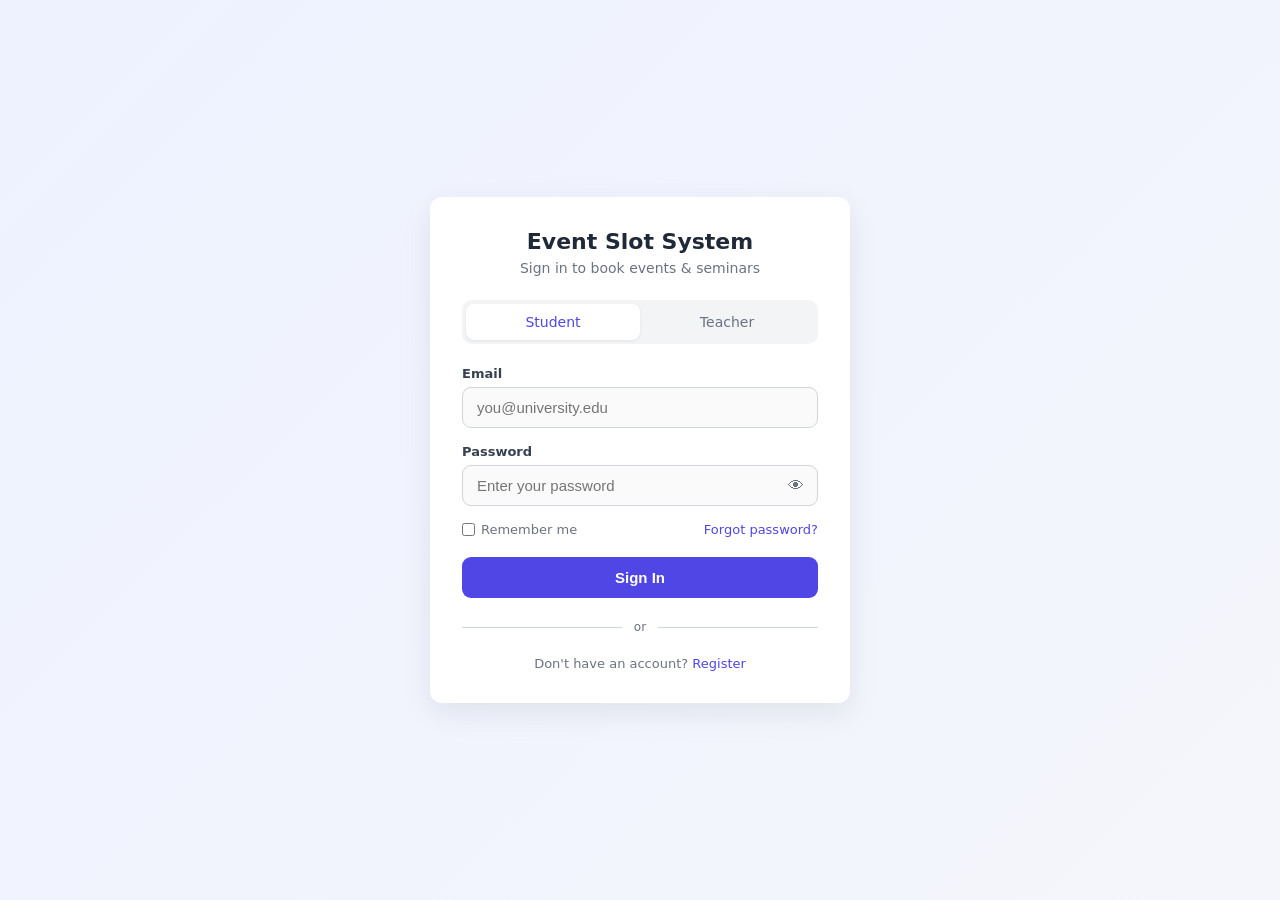
==== frontend/login-page.html @ 0a086778 "feat/#19 Добавлена страница входа" ====
<!DOCTYPE html>
<html lang="en">
<head>
    <meta charset="UTF-8" />
    <meta name="viewport" content="width=device-width, initial-scale=1.0" />
    <title>Sign In | Event Slot System</title>
    <style>
        :root {
            --primary: #4f46e5;
            --primary-hover: #4338ca;
            --bg: #f4f6fb;
            --card: #ffffff;
            --text: #1f2937;
            --muted: #6b7280;
            --border: #d1d5db;
            --error: #dc2626;
            --success: #16a34a;
            --radius: 12px;
        }

        * { box-sizing: border-box; margin: 0; padding: 0; }

        body {
            font-family: system-ui, -apple-system, "Segoe UI", Roboto, sans-serif;
            background: linear-gradient(135deg, #eef2ff 0%, var(--bg) 100%);
            min-height: 100vh;
            display: flex;
            align-items: center;
            justify-content: center;
            padding: 16px;
            color: var(--text);
        }

        .auth-card {
            background: var(--card);
            width: 100%;
            max-width: 420px;
            border-radius: var(--radius);
            box-shadow: 0 10px 30px rgba(15, 23, 42, 0.08);
            padding: 32px;
            animation: fadeIn 0.25s ease-out;
        }

        @keyframes fadeIn {
            from { opacity: 0; transform: translateY(8px); }
            to   { opacity: 1; transform: translateY(0); }
        }

        .brand {
            text-align: center;
            margin-bottom: 24px;
        }
        .brand h1 {
            font-size: 22px;
            font-weight: 700;
        }
        .brand p {
            margin-top: 6px;
            color: var(--muted);
            font-size: 14px;
        }

        /* Tabs for role */
        .role-tabs {
            display: flex;
            background: #f3f4f6;
            border-radius: 10px;
            padding: 4px;
            margin-bottom: 22px;
        }
        .role-tabs input { display: none; }
        .role-tabs label {
            flex: 1;
            text-align: center;
            padding: 10px 8px;
            font-size: 14px;
            font-weight: 500;
            color: var(--muted);
            border-radius: 8px;
            cursor: pointer;
            transition: all 0.15s ease;
            user-select: none;
        }
        #role-student:checked ~ label[for="role-student"],
        #role-teacher:checked ~ label[for="role-teacher"] {
            background: #fff;
            color: var(--primary);
            box-shadow: 0 1px 3px rgba(0,0,0,0.08);
        }

        .field {
            margin-bottom: 16px;
        }
        .field label {
            display: block;
            font-size: 13px;
            font-weight: 600;
            margin-bottom: 6px;
            color: #374151;
        }
        .field input {
            width: 100%;
            padding: 11px 14px;
            font-size: 15px;
            border: 1px solid var(--border);
            border-radius: 9px;
            outline: none;
            transition: border-color 0.15s, box-shadow 0.15s;
            background: #fafafa;
        }
        .field input:focus {
            border-color: var(--primary);
            background: #fff;
            box-shadow: 0 0 0 3px rgba(79, 70, 229, 0.15);
        }
        .field input.invalid {
            border-color: var(--error);
        }
        .field .error-msg {
            color: var(--error);
            font-size: 12px;
            margin-top: 5px;
            display: none;
        }
        .field .error-msg.visible { display: block; }

        /* Password with toggle */
        .password-wrap {
            position: relative;
        }
        .password-wrap input { padding-right: 44px; }
        .toggle-pass {
            position: absolute;
            top: 50%;
            right: 8px;
            transform: translateY(-50%);
            background: none;
            border: none;
            cursor: pointer;
            font-size: 16px;
            color: var(--muted);
            padding: 6px;
            border-radius: 6px;
        }
        .toggle-pass:hover { background: #f3f4f6; }

        .options-row {
            display: flex;
            justify-content: space-between;
            align-items: center;
            margin: 4px 0 20px;
            font-size: 13px;
        }
        .remember {
            display: flex;
            align-items: center;
            gap: 6px;
            color: var(--muted);
            cursor: pointer;
        }
        .remember input { accent-color: var(--primary); }
        .forgot {
            color: var(--primary);
            text-decoration: none;
            font-weight: 500;
        }
        .forgot:hover { text-decoration: underline; }

        .btn-primary {
            width: 100%;
            padding: 12px;
            font-size: 15px;
            font-weight: 600;
            color: #fff;
            background: var(--primary);
            border: none;
            border-radius: 9px;
            cursor: pointer;
            transition: background 0.15s, transform 0.05s;
        }
        .btn-primary:hover { background: var(--primary-hover); }
        .btn-primary:active { transform: scale(0.99); }
        .btn-primary:disabled {
            opacity: 0.6;
            cursor: not-allowed;
        }

        .divider {
            display: flex;
            align-items: center;
            gap: 12px;
            margin: 22px 0;
            color: var(--muted);
            font-size: 12px;
        }
        .divider::before,
        .divider::after {
            content: "";
            flex: 1;
            height: 1px;
            background: var(--border);
        }

        .alt-auth {
            text-align: center;
            font-size: 13px;
            color: var(--muted);
        }
        .alt-auth a {
            color: var(--primary);
            font-weight: 500;
            text-decoration: none;
        }
        .alt-auth a:hover { text-decoration: underline; }

        /* Toast */
        .toast {
            position: fixed;
            top: 20px;
            left: 50%;
            transform: translateX(-50%) translateY(-120%);
            padding: 12px 20px;
            border-radius: 9px;
            font-size: 14px;
            font-weight: 500;
            color: #fff;
            transition: transform 0.3s ease;
            z-index: 1000;
            max-width: 90vw;
        }
        .toast.show { transform: translateX(-50%) translateY(0); }
        .toast.error { background: var(--error); }
        .toast.success { background: var(--success); }

        @media (max-width: 480px) {
            .auth-card { padding: 24px 18px; }
            .brand h1 { font-size: 19px; }
        }
    </style>
</head>
<body>
    <div class="toast" id="toast" role="alert" aria-live="polite"></div>

    <main class="auth-card" role="main">
        <div class="brand">
            <h1>Event Slot System</h1>
            <p>Sign in to book events &amp; seminars</p>
        </div>

        <form id="loginForm" novalidate>
            <!-- Role selection -->
            <div class="role-tabs" role="radiogroup" aria-label="Account type">
                <input type="radio" id="role-student" name="role" value="student" checked />
                <label for="role-student">Student</label>
                <input type="radio" id="role-teacher" name="role" value="teacher" />
                <label for="role-teacher">Teacher</label>
            </div>

            <div class="field">
                <label for="email">Email</label>
                <input
                    type="email"
                    id="email"
                    name="email"
                    placeholder="you@university.edu"
                    autocomplete="username"
                    required
                />
                <div class="error-msg" id="emailError">Please enter a valid email address.</div>
            </div>

            <div class="field">
                <label for="password">Password</label>
                <div class="password-wrap">
                    <input
                        type="password"
                        id="password"
                        name="password"
                        placeholder="Enter your password"
                        autocomplete="current-password"
                        required
                        minlength="6"
                    />
                    <button type="button" class="toggle-pass" id="togglePass" aria-label="Show password">👁</button>
                </div>
                <div class="error-msg" id="passwordError">Password must be at least 6 characters.</div>
            </div>

            <div class="options-row">
                <label class="remember">
                    <input type="checkbox" id="remember" name="remember" />
                    Remember me
                </label>
                <a href="#" class="forgot">Forgot password?</a>
            </div>

            <button type="submit" class="btn-primary" id="submitBtn">Sign In</button>
        </form>

        <div class="divider">or</div>

        <p class="alt-auth">
            Don't have an account? <a href="#">Register</a>
        </p>
    </main>

    <script>
        const form = document.getElementById('loginForm');
        const emailInput = document.getElementById('email');
        const passwordInput = document.getElementById('password');
        const emailError = document.getElementById('emailError');
        const passwordError = document.getElementById('passwordError');
        const submitBtn = document.getElementById('submitBtn');
        const toast = document.getElementById('toast');
        const togglePass = document.getElementById('togglePass');

        // Show/hide password
        togglePass.addEventListener('click', () => {
            const isPass = passwordInput.type === 'password';
            passwordInput.type = isPass ? 'text' : 'password';
            togglePass.textContent = isPass ? '🙈' : '👁';
            togglePass.setAttribute('aria-label', isPass ? 'Hide password' : 'Show password');
        });

        function showToast(message, type = 'error') {
            toast.textContent = message;
            toast.className = `toast ${type} show`;
            clearTimeout(showToast._t);
            showToast._t = setTimeout(() => {
                toast.classList.remove('show');
            }, 3500);
        }

        function validateEmail(value) {
            // Simple RFC-ish pattern
            return /^[^\s@]+@[^\s@]+\.[^\s@]+$/.test(value.trim());
        }

        function setFieldError(input, errorEl, hasError) {
            input.classList.toggle('invalid', hasError);
            errorEl.classList.toggle('visible', hasError);
        }

        // Live validation
        emailInput.addEventListener('input', () => {
            const ok = validateEmail(emailInput.value);
            setFieldError(emailInput, emailError, !ok && emailInput.value.length > 0);
        });
        passwordInput.addEventListener('input', () => {
            const ok = passwordInput.value.length >= 6;
            setFieldError(passwordInput, passwordError, !ok && passwordInput.value.length > 0);
        });

        form.addEventListener('submit', async (e) => {
            e.preventDefault();

            const email = emailInput.value.trim();
            const password = passwordInput.value;
            const role = form.querySelector('input[name="role"]:checked').value;

            let valid = true;

            if (!validateEmail(email)) {
                setFieldError(emailInput, emailError, true);
                valid = false;
            } else {
                setFieldError(emailInput, emailError, false);
            }

            if (password.length < 6) {
                setFieldError(passwordInput, passwordError, true);
                valid = false;
            } else {
                setFieldError(passwordInput, passwordError, false);
            }

            if (!valid) {
                showToast('Please fix the highlighted fields.', 'error');
                return;
            }

            // Simulate API call
            submitBtn.disabled = true;
            submitBtn.textContent = 'Signing in...';

            try {
                await fakeAuthRequest({ email, password, role });
                showToast(`Welcome back, ${role}! Redirecting...`, 'success');
                // window.location.href = role === 'teacher' ? '/teacher/dashboard' : '/student/schedule';
            } catch (err) {
                showToast(err.message || 'Invalid email or password.', 'error');
            } finally {
                submitBtn.disabled = false;
                submitBtn.textContent = 'Sign In';
            }
        });

        // Replace with real fetch to your backend
        function fakeAuthRequest(data) {
            return new Promise((resolve, reject) => {
                setTimeout(() => {
                    if (data.email === 'fail@test.com') {
                        reject(new Error('Invalid email or password.'));
                    } else {
                        resolve({ token: 'demo-token', user: data });
                    }
                }, 900);
            });
        }
    </script>
</body>
</html>
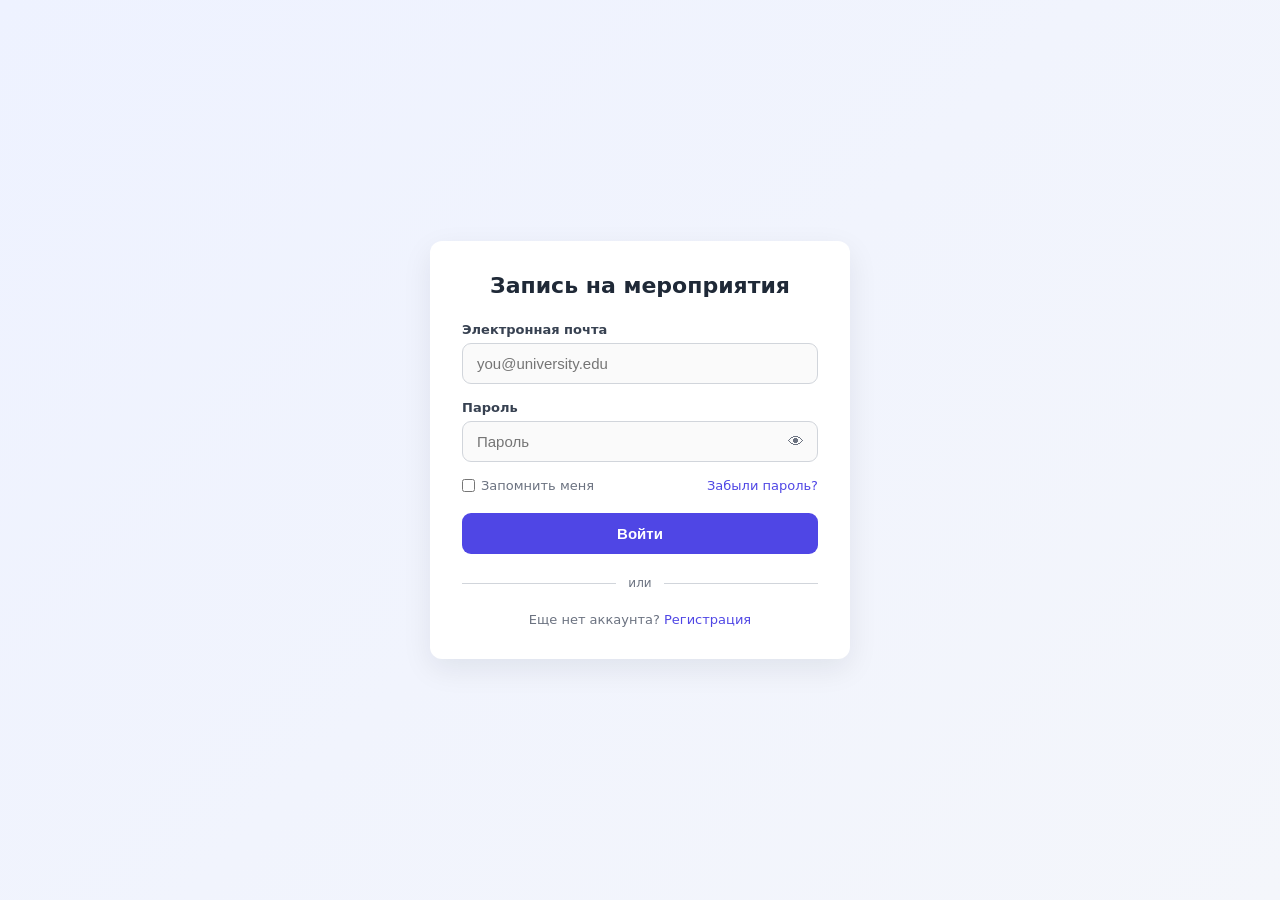
==== commit fb737a42: "feat, fix, chore/#19 Исправлена страница входа Разделил все на 3 файла и добавил +- архитектуру, так" ====
--- a/frontend/login-page.html
+++ b/frontend/login-page.html
@@ -3,261 +3,21 @@
 <head>
     <meta charset="UTF-8" />
     <meta name="viewport" content="width=device-width, initial-scale=1.0" />
-    <title>Sign In | Event Slot System</title>
-    <style>
-        :root {
-            --primary: #4f46e5;
-            --primary-hover: #4338ca;
-            --bg: #f4f6fb;
-            --card: #ffffff;
-            --text: #1f2937;
-            --muted: #6b7280;
-            --border: #d1d5db;
-            --error: #dc2626;
-            --success: #16a34a;
-            --radius: 12px;
-        }
-
-        * { box-sizing: border-box; margin: 0; padding: 0; }
-
-        body {
-            font-family: system-ui, -apple-system, "Segoe UI", Roboto, sans-serif;
-            background: linear-gradient(135deg, #eef2ff 0%, var(--bg) 100%);
-            min-height: 100vh;
-            display: flex;
-            align-items: center;
-            justify-content: center;
-            padding: 16px;
-            color: var(--text);
-        }
-
-        .auth-card {
-            background: var(--card);
-            width: 100%;
-            max-width: 420px;
-            border-radius: var(--radius);
-            box-shadow: 0 10px 30px rgba(15, 23, 42, 0.08);
-            padding: 32px;
-            animation: fadeIn 0.25s ease-out;
-        }
-
-        @keyframes fadeIn {
-            from { opacity: 0; transform: translateY(8px); }
-            to   { opacity: 1; transform: translateY(0); }
-        }
-
-        .brand {
-            text-align: center;
-            margin-bottom: 24px;
-        }
-        .brand h1 {
-            font-size: 22px;
-            font-weight: 700;
-        }
-        .brand p {
-            margin-top: 6px;
-            color: var(--muted);
-            font-size: 14px;
-        }
-
-        /* Tabs for role */
-        .role-tabs {
-            display: flex;
-            background: #f3f4f6;
-            border-radius: 10px;
-            padding: 4px;
-            margin-bottom: 22px;
-        }
-        .role-tabs input { display: none; }
-        .role-tabs label {
-            flex: 1;
-            text-align: center;
-            padding: 10px 8px;
-            font-size: 14px;
-            font-weight: 500;
-            color: var(--muted);
-            border-radius: 8px;
-            cursor: pointer;
-            transition: all 0.15s ease;
-            user-select: none;
-        }
-        #role-student:checked ~ label[for="role-student"],
-        #role-teacher:checked ~ label[for="role-teacher"] {
-            background: #fff;
-            color: var(--primary);
-            box-shadow: 0 1px 3px rgba(0,0,0,0.08);
-        }
-
-        .field {
-            margin-bottom: 16px;
-        }
-        .field label {
-            display: block;
-            font-size: 13px;
-            font-weight: 600;
-            margin-bottom: 6px;
-            color: #374151;
-        }
-        .field input {
-            width: 100%;
-            padding: 11px 14px;
-            font-size: 15px;
-            border: 1px solid var(--border);
-            border-radius: 9px;
-            outline: none;
-            transition: border-color 0.15s, box-shadow 0.15s;
-            background: #fafafa;
-        }
-        .field input:focus {
-            border-color: var(--primary);
-            background: #fff;
-            box-shadow: 0 0 0 3px rgba(79, 70, 229, 0.15);
-        }
-        .field input.invalid {
-            border-color: var(--error);
-        }
-        .field .error-msg {
-            color: var(--error);
-            font-size: 12px;
-            margin-top: 5px;
-            display: none;
-        }
-        .field .error-msg.visible { display: block; }
-
-        /* Password with toggle */
-        .password-wrap {
-            position: relative;
-        }
-        .password-wrap input { padding-right: 44px; }
-        .toggle-pass {
-            position: absolute;
-            top: 50%;
-            right: 8px;
-            transform: translateY(-50%);
-            background: none;
-            border: none;
-            cursor: pointer;
-            font-size: 16px;
-            color: var(--muted);
-            padding: 6px;
-            border-radius: 6px;
-        }
-        .toggle-pass:hover { background: #f3f4f6; }
-
-        .options-row {
-            display: flex;
-            justify-content: space-between;
-            align-items: center;
-            margin: 4px 0 20px;
-            font-size: 13px;
-        }
-        .remember {
-            display: flex;
-            align-items: center;
-            gap: 6px;
-            color: var(--muted);
-            cursor: pointer;
-        }
-        .remember input { accent-color: var(--primary); }
-        .forgot {
-            color: var(--primary);
-            text-decoration: none;
-            font-weight: 500;
-        }
-        .forgot:hover { text-decoration: underline; }
-
-        .btn-primary {
-            width: 100%;
-            padding: 12px;
-            font-size: 15px;
-            font-weight: 600;
-            color: #fff;
-            background: var(--primary);
-            border: none;
-            border-radius: 9px;
-            cursor: pointer;
-            transition: background 0.15s, transform 0.05s;
-        }
-        .btn-primary:hover { background: var(--primary-hover); }
-        .btn-primary:active { transform: scale(0.99); }
-        .btn-primary:disabled {
-            opacity: 0.6;
-            cursor: not-allowed;
-        }
-
-        .divider {
-            display: flex;
-            align-items: center;
-            gap: 12px;
-            margin: 22px 0;
-            color: var(--muted);
-            font-size: 12px;
-        }
-        .divider::before,
-        .divider::after {
-            content: "";
-            flex: 1;
-            height: 1px;
-            background: var(--border);
-        }
-
-        .alt-auth {
-            text-align: center;
-            font-size: 13px;
-            color: var(--muted);
-        }
-        .alt-auth a {
-            color: var(--primary);
-            font-weight: 500;
-            text-decoration: none;
-        }
-        .alt-auth a:hover { text-decoration: underline; }
-
-        /* Toast */
-        .toast {
-            position: fixed;
-            top: 20px;
-            left: 50%;
-            transform: translateX(-50%) translateY(-120%);
-            padding: 12px 20px;
-            border-radius: 9px;
-            font-size: 14px;
-            font-weight: 500;
-            color: #fff;
-            transition: transform 0.3s ease;
-            z-index: 1000;
-            max-width: 90vw;
-        }
-        .toast.show { transform: translateX(-50%) translateY(0); }
-        .toast.error { background: var(--error); }
-        .toast.success { background: var(--success); }
-
-        @media (max-width: 480px) {
-            .auth-card { padding: 24px 18px; }
-            .brand h1 { font-size: 19px; }
-        }
-    </style>
+    <title>Вход в систему</title>
+    <link rel="stylesheet" href="css/auth.css">
 </head>
 <body>
     <div class="toast" id="toast" role="alert" aria-live="polite"></div>
 
     <main class="auth-card" role="main">
         <div class="brand">
-            <h1>Event Slot System</h1>
-            <p>Sign in to book events &amp; seminars</p>
+            <h1>Запись на мероприятия</h1>
         </div>
 
         <form id="loginForm" novalidate>
-            <!-- Role selection -->
-            <div class="role-tabs" role="radiogroup" aria-label="Account type">
-                <input type="radio" id="role-student" name="role" value="student" checked />
-                <label for="role-student">Student</label>
-                <input type="radio" id="role-teacher" name="role" value="teacher" />
-                <label for="role-teacher">Teacher</label>
-            </div>
 
             <div class="field">
-                <label for="email">Email</label>
+                <label for="email">Электронная почта</label>
                 <input
                     type="email"
                     id="email"
@@ -266,147 +26,44 @@
                     autocomplete="username"
                     required
                 />
-                <div class="error-msg" id="emailError">Please enter a valid email address.</div>
+                <div class="error-msg" id="emailError">Пожалуйста введите корректный адрес электронной почты.</div>
             </div>
 
             <div class="field">
-                <label for="password">Password</label>
+                <label for="password">Пароль</label>
                 <div class="password-wrap">
                     <input
                         type="password"
                         id="password"
                         name="password"
-                        placeholder="Enter your password"
+                        placeholder="Пароль"
                         autocomplete="current-password"
                         required
                         minlength="6"
                     />
                     <button type="button" class="toggle-pass" id="togglePass" aria-label="Show password">👁</button>
                 </div>
-                <div class="error-msg" id="passwordError">Password must be at least 6 characters.</div>
+                <div class="error-msg" id="passwordError">Пароль должен содержать не менее 6 символов.</div>
             </div>
 
             <div class="options-row">
                 <label class="remember">
                     <input type="checkbox" id="remember" name="remember" />
-                    Remember me
+                    Запомнить меня
                 </label>
-                <a href="#" class="forgot">Forgot password?</a>
+                <a href="#" class="forgot">Забыли пароль?</a>
             </div>
 
-            <button type="submit" class="btn-primary" id="submitBtn">Sign In</button>
+            <button type="submit" class="btn-primary" id="submitBtn">Войти</button>
         </form>
 
-        <div class="divider">or</div>
+        <div class="divider">или</div>
 
         <p class="alt-auth">
-            Don't have an account? <a href="#">Register</a>
+            Еще нет аккаунта? <a href="#">Регистрация</a>
         </p>
     </main>
 
-    <script>
-        const form = document.getElementById('loginForm');
-        const emailInput = document.getElementById('email');
-        const passwordInput = document.getElementById('password');
-        const emailError = document.getElementById('emailError');
-        const passwordError = document.getElementById('passwordError');
-        const submitBtn = document.getElementById('submitBtn');
-        const toast = document.getElementById('toast');
-        const togglePass = document.getElementById('togglePass');
-
-        // Show/hide password
-        togglePass.addEventListener('click', () => {
-            const isPass = passwordInput.type === 'password';
-            passwordInput.type = isPass ? 'text' : 'password';
-            togglePass.textContent = isPass ? '🙈' : '👁';
-            togglePass.setAttribute('aria-label', isPass ? 'Hide password' : 'Show password');
-        });
-
-        function showToast(message, type = 'error') {
-            toast.textContent = message;
-            toast.className = `toast ${type} show`;
-            clearTimeout(showToast._t);
-            showToast._t = setTimeout(() => {
-                toast.classList.remove('show');
-            }, 3500);
-        }
-
-        function validateEmail(value) {
-            // Simple RFC-ish pattern
-            return /^[^\s@]+@[^\s@]+\.[^\s@]+$/.test(value.trim());
-        }
-
-        function setFieldError(input, errorEl, hasError) {
-            input.classList.toggle('invalid', hasError);
-            errorEl.classList.toggle('visible', hasError);
-        }
-
-        // Live validation
-        emailInput.addEventListener('input', () => {
-            const ok = validateEmail(emailInput.value);
-            setFieldError(emailInput, emailError, !ok && emailInput.value.length > 0);
-        });
-        passwordInput.addEventListener('input', () => {
-            const ok = passwordInput.value.length >= 6;
-            setFieldError(passwordInput, passwordError, !ok && passwordInput.value.length > 0);
-        });
-
-        form.addEventListener('submit', async (e) => {
-            e.preventDefault();
-
-            const email = emailInput.value.trim();
-            const password = passwordInput.value;
-            const role = form.querySelector('input[name="role"]:checked').value;
-
-            let valid = true;
-
-            if (!validateEmail(email)) {
-                setFieldError(emailInput, emailError, true);
-                valid = false;
-            } else {
-                setFieldError(emailInput, emailError, false);
-            }
-
-            if (password.length < 6) {
-                setFieldError(passwordInput, passwordError, true);
-                valid = false;
-            } else {
-                setFieldError(passwordInput, passwordError, false);
-            }
-
-            if (!valid) {
-                showToast('Please fix the highlighted fields.', 'error');
-                return;
-            }
-
-            // Simulate API call
-            submitBtn.disabled = true;
-            submitBtn.textContent = 'Signing in...';
-
-            try {
-                await fakeAuthRequest({ email, password, role });
-                showToast(`Welcome back, ${role}! Redirecting...`, 'success');
-                // window.location.href = role === 'teacher' ? '/teacher/dashboard' : '/student/schedule';
-            } catch (err) {
-                showToast(err.message || 'Invalid email or password.', 'error');
-            } finally {
-                submitBtn.disabled = false;
-                submitBtn.textContent = 'Sign In';
-            }
-        });
-
-        // Replace with real fetch to your backend
-        function fakeAuthRequest(data) {
-            return new Promise((resolve, reject) => {
-                setTimeout(() => {
-                    if (data.email === 'fail@test.com') {
-                        reject(new Error('Invalid email or password.'));
-                    } else {
-                        resolve({ token: 'demo-token', user: data });
-                    }
-                }, 900);
-            });
-        }
-    </script>
+    <script src="js/auth.js"></script>
 </body>
 </html>
--- a/frontend/css/auth.css
+++ b/frontend/css/auth.css
@@ -0,0 +1,231 @@
+:root {
+            --primary: #4f46e5;
+            --primary-hover: #4338ca;
+            --bg: #f4f6fb;
+            --card: #ffffff;
+            --text: #1f2937;
+            --muted: #6b7280;
+            --border: #d1d5db;
+            --error: #dc2626;
+            --success: #16a34a;
+            --radius: 12px;
+        }
+
+        * { box-sizing: border-box; margin: 0; padding: 0; }
+
+        body {
+            font-family: system-ui, -apple-system, "Segoe UI", Roboto, sans-serif;
+            background: linear-gradient(135deg, #eef2ff 0%, var(--bg) 100%);
+            min-height: 100vh;
+            display: flex;
+            align-items: center;
+            justify-content: center;
+            padding: 16px;
+            color: var(--text);
+        }
+
+        .auth-card {
+            background: var(--card);
+            width: 100%;
+            max-width: 420px;
+            border-radius: var(--radius);
+            box-shadow: 0 10px 30px rgba(15, 23, 42, 0.08);
+            padding: 32px;
+            animation: fadeIn 0.25s ease-out;
+        }
+
+        @keyframes fadeIn {
+            from { opacity: 0; transform: translateY(8px); }
+            to   { opacity: 1; transform: translateY(0); }
+        }
+
+        .brand {
+            text-align: center;
+            margin-bottom: 24px;
+        }
+        .brand h1 {
+            font-size: 22px;
+            font-weight: 700;
+        }
+        .brand p {
+            margin-top: 6px;
+            color: var(--muted);
+            font-size: 14px;
+        }
+
+        /* Tabs for role */
+        .role-tabs {
+            display: flex;
+            background: #f3f4f6;
+            border-radius: 10px;
+            padding: 4px;
+            margin-bottom: 22px;
+        }
+        .role-tabs input { display: none; }
+        .role-tabs label {
+            flex: 1;
+            text-align: center;
+            padding: 10px 8px;
+            font-size: 14px;
+            font-weight: 500;
+            color: var(--muted);
+            border-radius: 8px;
+            cursor: pointer;
+            transition: all 0.15s ease;
+            user-select: none;
+        }
+        #role-student:checked ~ label[for="role-student"],
+        #role-teacher:checked ~ label[for="role-teacher"] {
+            background: #fff;
+            color: var(--primary);
+            box-shadow: 0 1px 3px rgba(0,0,0,0.08);
+        }
+
+        .field {
+            margin-bottom: 16px;
+        }
+        .field label {
+            display: block;
+            font-size: 13px;
+            font-weight: 600;
+            margin-bottom: 6px;
+            color: #374151;
+        }
+        .field input {
+            width: 100%;
+            padding: 11px 14px;
+            font-size: 15px;
+            border: 1px solid var(--border);
+            border-radius: 9px;
+            outline: none;
+            transition: border-color 0.15s, box-shadow 0.15s;
+            background: #fafafa;
+        }
+        .field input:focus {
+            border-color: var(--primary);
+            background: #fff;
+            box-shadow: 0 0 0 3px rgba(79, 70, 229, 0.15);
+        }
+        .field input.invalid {
+            border-color: var(--error);
+        }
+        .field .error-msg {
+            color: var(--error);
+            font-size: 12px;
+            margin-top: 5px;
+            display: none;
+        }
+        .field .error-msg.visible { display: block; }
+
+        /* Password with toggle */
+        .password-wrap {
+            position: relative;
+        }
+        .password-wrap input { padding-right: 44px; }
+        .toggle-pass {
+            position: absolute;
+            top: 50%;
+            right: 8px;
+            transform: translateY(-50%);
+            background: none;
+            border: none;
+            cursor: pointer;
+            font-size: 16px;
+            color: var(--muted);
+            padding: 6px;
+            border-radius: 6px;
+        }
+        .toggle-pass:hover { background: #f3f4f6; }
+
+        .options-row {
+            display: flex;
+            justify-content: space-between;
+            align-items: center;
+            margin: 4px 0 20px;
+            font-size: 13px;
+        }
+        .remember {
+            display: flex;
+            align-items: center;
+            gap: 6px;
+            color: var(--muted);
+            cursor: pointer;
+        }
+        .remember input { accent-color: var(--primary); }
+        .forgot {
+            color: var(--primary);
+            text-decoration: none;
+            font-weight: 500;
+        }
+        .forgot:hover { text-decoration: underline; }
+
+        .btn-primary {
+            width: 100%;
+            padding: 12px;
+            font-size: 15px;
+            font-weight: 600;
+            color: #fff;
+            background: var(--primary);
+            border: none;
+            border-radius: 9px;
+            cursor: pointer;
+            transition: background 0.15s, transform 0.05s;
+        }
+        .btn-primary:hover { background: var(--primary-hover); }
+        .btn-primary:active { transform: scale(0.99); }
+        .btn-primary:disabled {
+            opacity: 0.6;
+            cursor: not-allowed;
+        }
+
+        .divider {
+            display: flex;
+            align-items: center;
+            gap: 12px;
+            margin: 22px 0;
+            color: var(--muted);
+            font-size: 12px;
+        }
+        .divider::before,
+        .divider::after {
+            content: "";
+            flex: 1;
+            height: 1px;
+            background: var(--border);
+        }
+
+        .alt-auth {
+            text-align: center;
+            font-size: 13px;
+            color: var(--muted);
+        }
+        .alt-auth a {
+            color: var(--primary);
+            font-weight: 500;
+            text-decoration: none;
+        }
+        .alt-auth a:hover { text-decoration: underline; }
+
+        /* Toast */
+        .toast {
+            position: fixed;
+            top: 20px;
+            left: 50%;
+            transform: translateX(-50%) translateY(-200%);
+            padding: 12px 20px;
+            border-radius: 9px;
+            font-size: 14px;
+            font-weight: 500;
+            color: #fff;
+            transition: transform 0.3s ease;
+            z-index: 1000;
+            max-width: 90vw;
+        }
+        .toast.show { transform: translateX(-50%) translateY(0); }
+        .toast.error { background: var(--error); }
+        .toast.success { background: var(--success); }
+
+        @media (max-width: 480px) {
+            .auth-card { padding: 24px 18px; }
+            .brand h1 { font-size: 19px; }
+        }
